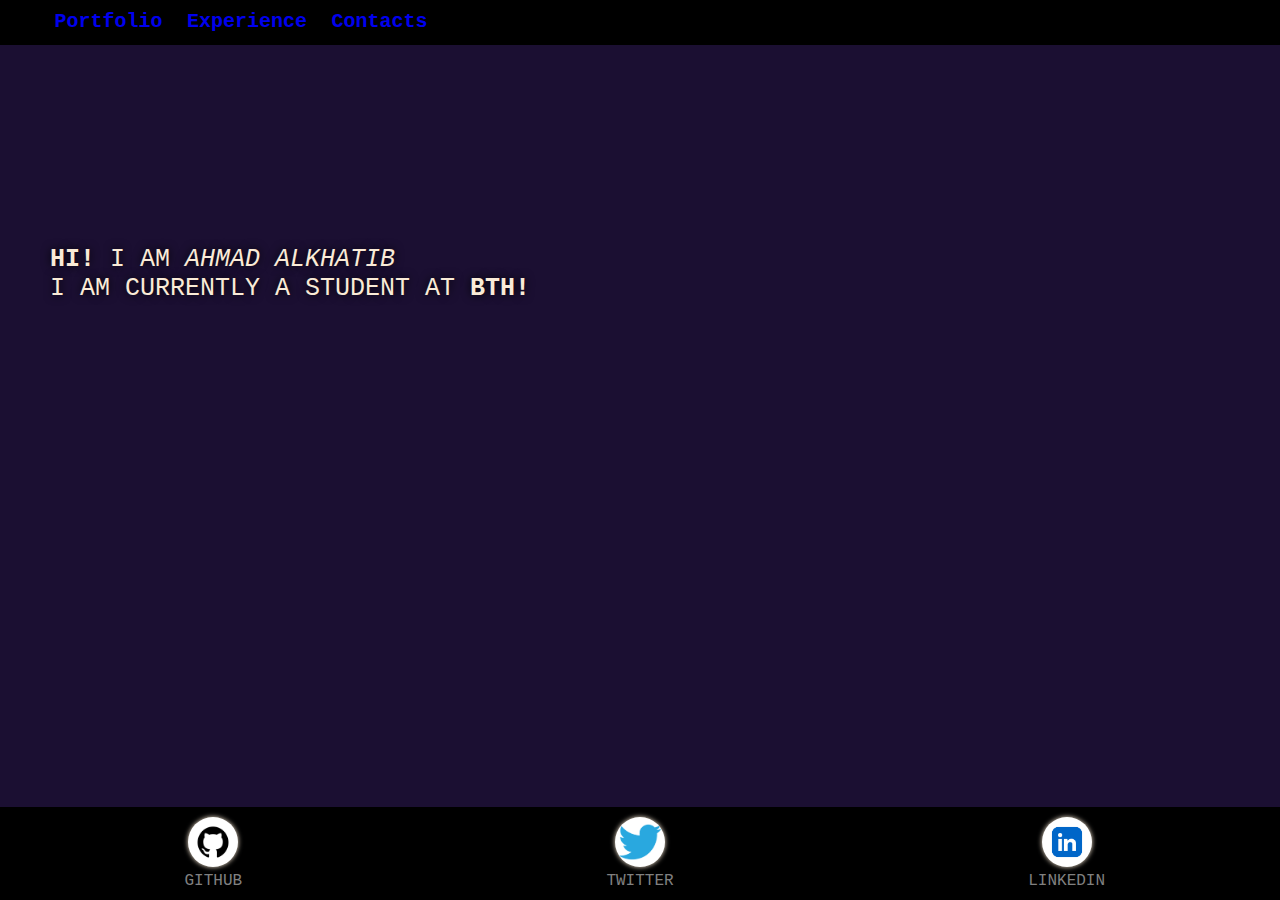
==== index.html @ e243d104 "updated footer" ====
<!DOCTYPE html>
<html>
    <head>
        <title>Ahmad's Portfolio</title>
        <link rel="stylesheet" href="styles.css">
    </head>
    <body>
        <header class="navheader">
            <nav>
                <ul>
                    <li class="logo"><a href="index.html"><strong>Logo</strong></a></li>
                    <li><a href="index.html"><strong>Portfolio</strong></a></li>
                    <li><a href="pages/experience.html"><strong>Experience</strong></a></li>
                    <li><a href="pages/contacts.html"><strong>Contacts</strong></a></li>
                </ul>
            </nav>
        </header>
        <header class="midview">
            <strong>Hi!</strong> I am  <em>Ahmad Alkhatib</em>
            <br> I am currently a student at <strong>BTH!</strong> 
        </header>
        <footer class="links">
            <figure>
                <img src="images/githublogo.png" alt="github link"/>
                <figcaption>GitHub</figcaption>
            </figure>
            <figure>
                <img src="images/twitterlogo.png" alt="twitter logo link"/>
                <figcaption>Twitter</figcaption>
            </figure>
            <figure>
                <img src="images/linkedinlogo.png" alt="linkedIn logo link"/>
                <figcaption>LinkedIn</figcaption>
            </figure>
        </footer>
    </body>
</html>
---- styles.css ----
/*Body and midview */

body{
    background-color: rgb(27, 15, 50);
    color: antiquewhite;
    font-family: Arial, Helvetica, sans-serif;
    display: flex;
    flex-direction: column;
    min-height: 100vh;
    margin: 0;
    padding: 0;
}

header.midview{
    color: antiquewhite;
    font-size: 25px;
    font-family: 'Courier New', Courier, monospace;
    text-shadow: 0px 0px 10px black;
    text-transform: uppercase;
    padding: 200px 50px 200px 50px;
    background-size: 100%;
    background-image: url("images/background.jpg");
    background-position: center;
}

/* NAV BAR */

.navheader ul{
    margin: 0;
    padding: 0;
    list-style-type: none;
}

.navheader li{
    display: inline-block;
    margin-right: 20px;
}

header.navheader a {
    text-decoration: none;
    font-size: 20px;
    font-family:'Courier New', Courier, monospace;
}

header.navheader a:visited {
    text-decoration: none;
    color: antiquewhite; 
}

header.navheader a:hover {
    color: rgb(0, 106, 255);
}

header.navheader {
    padding: 10px 5px 10px 5px;
    background-color: black;
}

header.navheader .logo a {
    background: url("images/logo.png");
    background-size: 25px;
    background-repeat: no-repeat;
    display: inline-block;
    height: 25px;
    text-indent: -999999px;
    width: 25px;
    top: -2px;
    position: relative;
}

/*FOOTER*/

.links figure {
    padding: 10px 10px 10px 10px;
    margin: auto;
    text-align: center;
    width: 100px;
    text-transform: uppercase;
    font-family: 'Courier New', Courier, monospace;
}

.links figure img {
    background-color: white;
    color: antiquewhite;
    border-radius: 50%;
    box-shadow: 0px 0px 5px;
    width: 50px;
}

footer {
    background-color: black;
    color: grey;
    font-size: 16px;
    font-family: 'Courier New', Courier, monospace;
    margin-top: auto;
    margin-left: 0;
    margin-right: 0;
    text-align: center;
    display: flex;
    flex-direction: row;
}
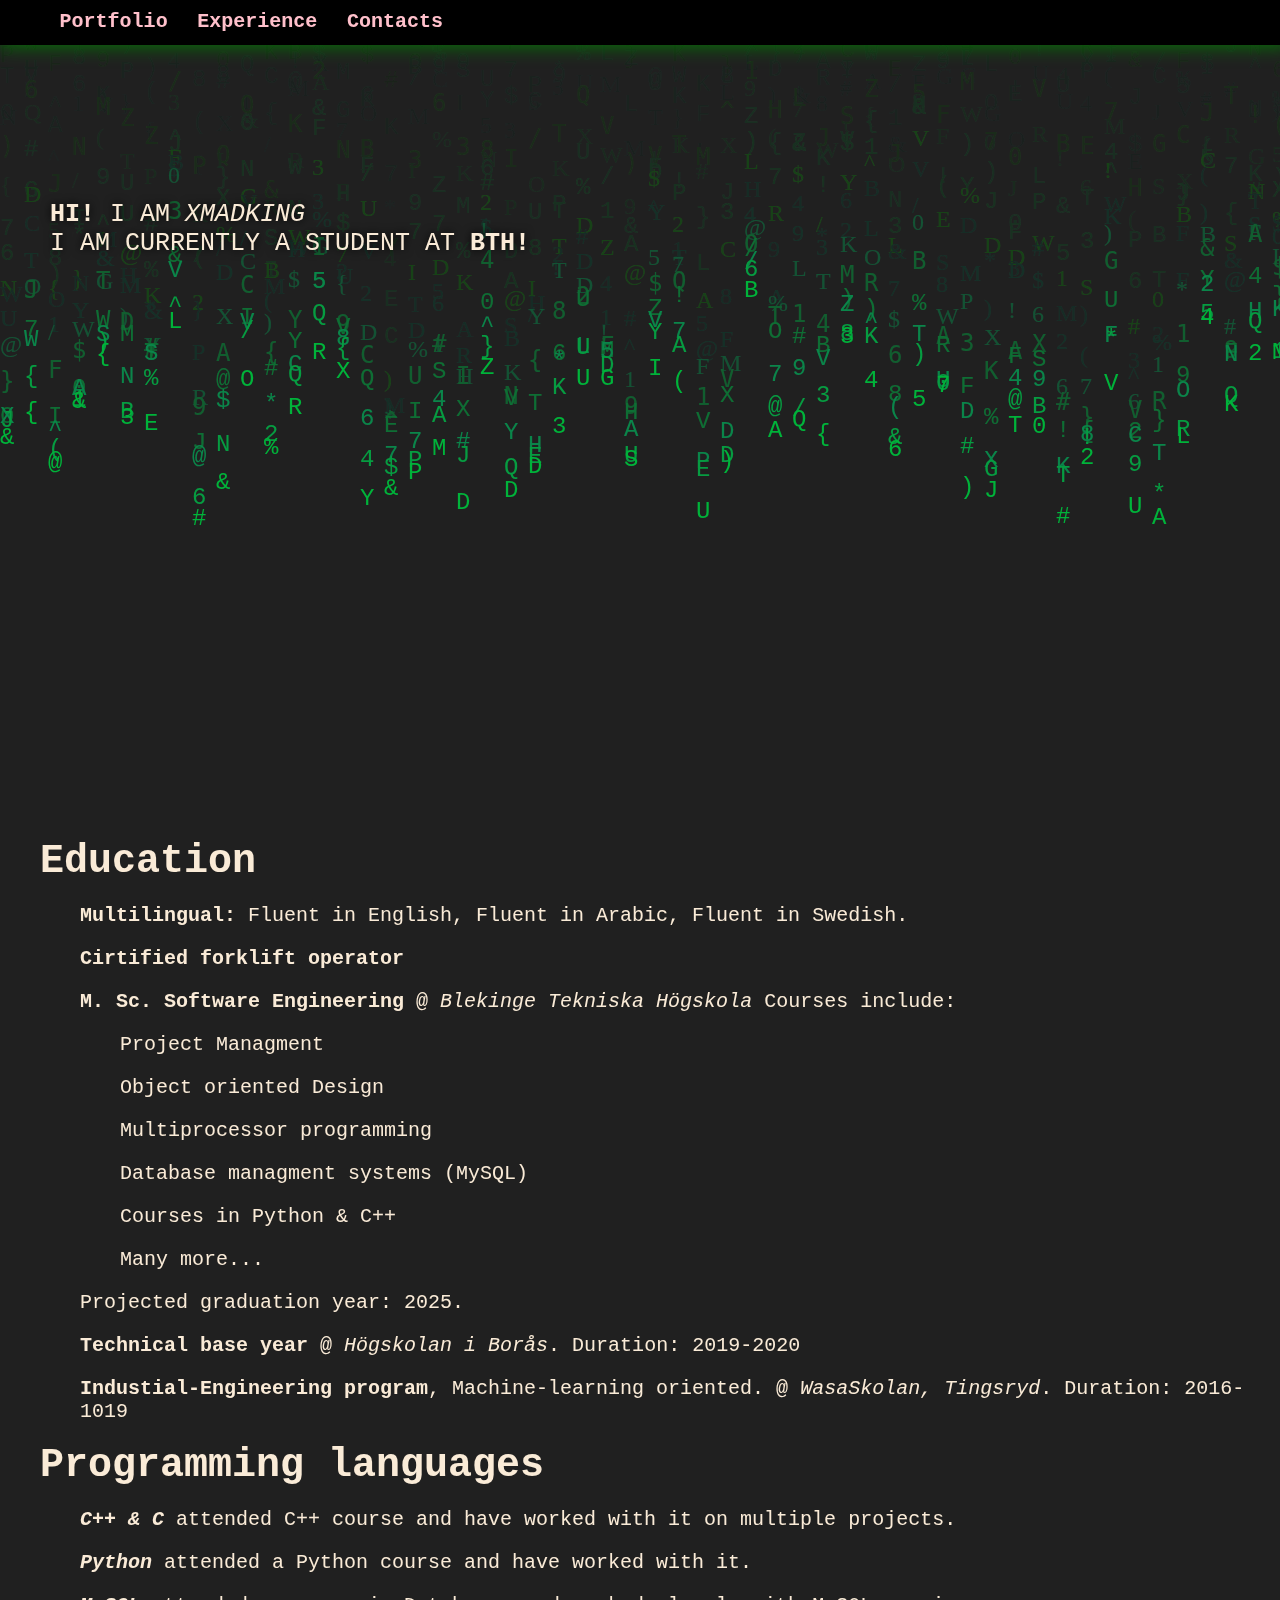
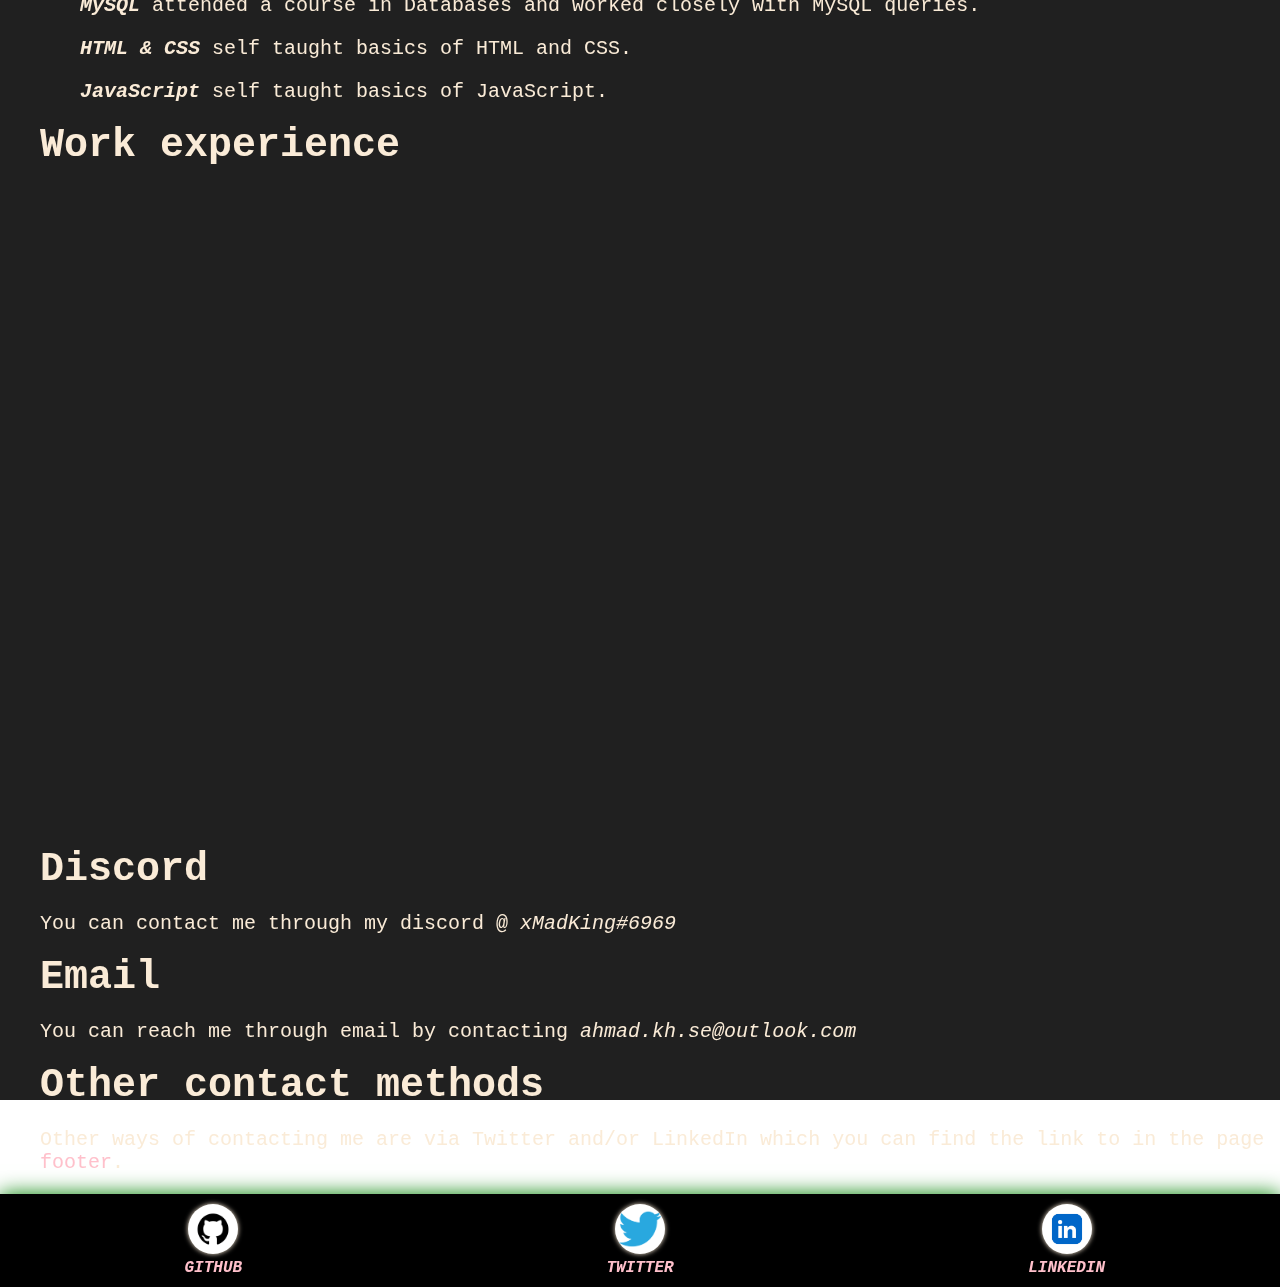
==== commit c9b87ae1: "redesigned a little, no more separate pages" ====
--- a/index.html
+++ b/index.html
@@ -1,37 +1,124 @@
 <!DOCTYPE html>
 <html>
+
     <head>
         <title>Ahmad's Portfolio</title>
         <link rel="stylesheet" href="styles.css">
+        <link rel="stylesheet" href="./pages/experience.css">
+        <link rel="stylesheet" href="./pages/contacts.css">
     </head>
+
     <body>
-        <header class="navheader">
+
+        <canvas id="Matrix"></canvas>
+
+        <header class="navheader sticky">
             <nav>
                 <ul>
                     <li class="logo"><a href="index.html"><strong>Logo</strong></a></li>
-                    <li><a href="index.html"><strong>Portfolio</strong></a></li>
-                    <li><a href="pages/experience.html"><strong>Experience</strong></a></li>
-                    <li><a href="pages/contacts.html"><strong>Contacts</strong></a></li>
+                    <li><a href="#portfolio"><strong>Portfolio</strong></a></li>
+                    <li><a href="#exper"><strong>Experience</strong></a></li>
+                    <li><a href="#contacts"><strong>Contacts</strong></a></li>
                 </ul>
             </nav>
         </header>
-        <header class="midview">
-            <strong>Hi!</strong> I am  <em>Ahmad Alkhatib</em>
+
+        <header class="midview" id="portfolio">
+            <strong>Hi!</strong> I am  <em>xMadKing</em>
             <br> I am currently a student at <strong>BTH!</strong> 
         </header>
-        <footer class="links">
+
+        <section class="experiences" id="exper">
+            <ul>
+                <div class="skills">
+                    <br>
+                    Education
+                    <ul>
+                        <p><strong>Multilingual:</strong> Fluent in English, Fluent in Arabic, Fluent in Swedish.</p>
+                        <p><strong>Cirtified forklift operator</strong></p>
+                        <p><strong>M. Sc. Software Engineering</strong> @ <em>Blekinge Tekniska Högskola</em> 
+                            Courses include: 
+                            <ul>
+                                <p>Project Managment</p>
+                                <p>Object oriented Design</p>
+                                <p>Multiprocessor programming</p>
+                                <p>Database managment systems (MySQL)</p>
+                                <p>Courses in Python & C++</p>
+                                <p>Many more...</p>
+                            </ul>
+                            <p>Projected graduation year: 2025.</p>
+                        </p>
+                        <p><strong>Technical base year</strong> @ <em>Högskolan i Borås</em>. Duration: 2019-2020</p>
+                        <p><strong>Industial-Engineering program</strong>, Machine-learning oriented. @ <em>WasaSkolan, Tingsryd</em>.
+                            Duration: 2016-1019</p>
+                    </ul>
+                </div>
+                <div class="proglang" id="proglang">
+                    Programming languages
+                    <ul class="list">
+                        <p><em><strong>C++ & C</strong></em> attended C++ course and have worked with it on multiple projects.</p>
+                        <p><em><strong>Python</strong></em> attended a Python course and have worked with it.</p>
+                        <p><em><strong>MySQL</strong></em> attended a course in Databases and worked closely with MySQL queries.</p>
+                        <p><em><strong>HTML & CSS</strong></em> self taught basics of HTML and CSS.</p>
+                        <p><em><strong>JavaScript</strong></em> self taught basics of JavaScript.</p>
+                    </ul>
+                </div>
+                <div class="workexp">
+                    Work experience
+                </div>
+            </ul>
+        </section>
+
+        <section class="contacts" id="contacts">
+            <ul>
+                <div class="Discord">
+                    <br>
+                    Discord
+                    <p>
+                        You can contact me through my discord @ <em>xMadKing#6969</em>
+                    </p>
+                </div>
+                <div class="email" id="email">
+                    Email
+                    <p>
+                        You can reach me through email by contacting <em>ahmad.kh.se@outlook.com</em>
+                    </p>
+                </div>
+                <div class="Othercontacts">
+                    Other contact methods
+                    <p>
+                        Other ways of contacting me are via Twitter and/or LinkedIn which you can 
+                        find the link to in the page <a href="#footer">footer</a>.
+                    </p>
+                </div>
+            </ul>
+        </section>
+
+        <footer class="links" id="footer">
+
             <figure>
-                <img src="images/githublogo.png" alt="github link"/>
-                <figcaption>GitHub</figcaption>
+                <a href="https://github.com/xmadking">
+                    <img src="images/githublogo.png" alt="github link"/>
+                    <figcaption>GitHub</figcaption>
+                </a>
             </figure>
+
             <figure>
-                <img src="images/twitterlogo.png" alt="twitter logo link"/>
-                <figcaption>Twitter</figcaption>
+                <a href="https://twitter.com/xMadking_">
+                    <img src="images/twitterlogo.png" alt="twitter link"/>
+                    <figcaption>Twitter</figcaption>
+                </a>
             </figure>
+
             <figure>
-                <img src="images/linkedinlogo.png" alt="linkedIn logo link"/>
-                <figcaption>LinkedIn</figcaption>
+                <a href="https://www.linkedin.com/in/ahmad-kh-se/">
+                    <img src="images/linkedinlogo.png" alt="linkedIn link"/>
+                    <figcaption>LinkedIn</figcaption>
+                </a>
             </figure>
+
         </footer>
+
+        <script src="backgroundscript.js"></script>
     </body>
 </html>
--- a/styles.css
+++ b/styles.css
@@ -1,17 +1,40 @@
-/*Body and midview */
+/*Body, background and midview, General*/	
+
+a {
+    text-decoration: none;
+    color: pink;
+}
+
+a:visited {
+    color: pink;
+}
+
+html{
+    -ms-overflow-style: none;  /* IE and Edge */
+    scrollbar-width: none;  /* Firefox */
+}
+
+::-webkit-scrollbar {
+    display: none;
+}
+
+#Matrix {
+    position: absolute;
+}
 
 body{
-    background-color: rgb(27, 15, 50);
+    overflow-x: hidden;
     color: antiquewhite;
-    font-family: Arial, Helvetica, sans-serif;
+    font-family: 'Courier New', Courier, monospace;
     display: flex;
     flex-direction: column;
-    min-height: 100vh;
+    min-height: 300vh;
     margin: 0;
     padding: 0;
 }
 
 header.midview{
+    position: relative;
     color: antiquewhite;
     font-size: 25px;
     font-family: 'Courier New', Courier, monospace;
@@ -19,16 +42,31 @@
     text-transform: uppercase;
     padding: 200px 50px 200px 50px;
     background-size: 100%;
-    background-image: url("images/background.jpg");
     background-position: center;
+}
+
+@media screen and (max-width:700px) {
+    #Matrix { /*TODO Fix so it resizes as the webpage size changes */
+        resize: horizontal;
+        resize: vertical;
+    }
 }
 
 /* NAV BAR */
 
+.navheader {
+    padding: 10px 5px 10px 5px;
+    box-shadow: 0px 0px 20px green;
+    position: fixed;
+    width: 100%;
+    background-color: black;
+    z-index: 1;
+}
 .navheader ul{
     margin: 0;
     padding: 0;
     list-style-type: none;
+    z-index: 2;
 }
 
 .navheader li{
@@ -36,27 +74,22 @@
     margin-right: 20px;
 }
 
-header.navheader a {
+.navheader a {
     text-decoration: none;
     font-size: 20px;
     font-family:'Courier New', Courier, monospace;
 }
 
-header.navheader a:visited {
+.navheader a:visited {
     text-decoration: none;
     color: antiquewhite; 
 }
 
-header.navheader a:hover {
+.navheader a:hover {
     color: rgb(0, 106, 255);
 }
 
-header.navheader {
-    padding: 10px 5px 10px 5px;
-    background-color: black;
-}
-
-header.navheader .logo a {
+.navheader .logo a {
     background: url("images/logo.png");
     background-size: 25px;
     background-repeat: no-repeat;
@@ -65,7 +98,6 @@
     text-indent: -999999px;
     width: 25px;
     top: -2px;
-    position: relative;
 }
 
 /*FOOTER*/
@@ -87,10 +119,27 @@
     width: 50px;
 }
 
+.links a {
+    text-decoration: none;
+}
+
+.links a:visited {
+    text-decoration: none;
+    color: antiquewhite;
+}
+
+.links a:hover {
+    text-decoration: none;
+    color: blue;
+}
+
 footer {
     background-color: black;
     color: grey;
+    box-shadow: 0px 0px 20px green;
     font-size: 16px;
+    font-weight: bolder;
+    font-style: italic;
     font-family: 'Courier New', Courier, monospace;
     margin-top: auto;
     margin-left: 0;
@@ -98,4 +147,6 @@
     text-align: center;
     display: flex;
     flex-direction: row;
-}+    position: relative;
+}
+
--- a/pages/experience.css
+++ b/pages/experience.css
@@ -0,0 +1,32 @@
+.experiences{
+    margin-top: 25%;
+    position: relative;
+}
+
+.experiences div.skills{
+    font-size: 40px;
+    font-weight: bolder;
+}
+
+.experiences div.proglang{
+    font-size: 40px;
+    font-weight: bolder;
+}
+
+.experiences div.workexp{
+    font-size: 40px;
+    font-weight: bolder;
+}
+
+.list {
+    list-style-type: circle;
+}
+
+p {
+    font-size: 20px;
+    font-weight: lighter;
+}
+
+html{
+    scroll-behavior: smooth;
+}--- a/pages/contacts.css
+++ b/pages/contacts.css
@@ -0,0 +1,13 @@
+html {
+    scroll-behavior: smooth;
+}
+
+.contacts {
+    position: relative;
+    margin-top: 47%;
+}
+
+.contacts div{
+    font-size: 40px;
+    font-weight: bolder;
+}